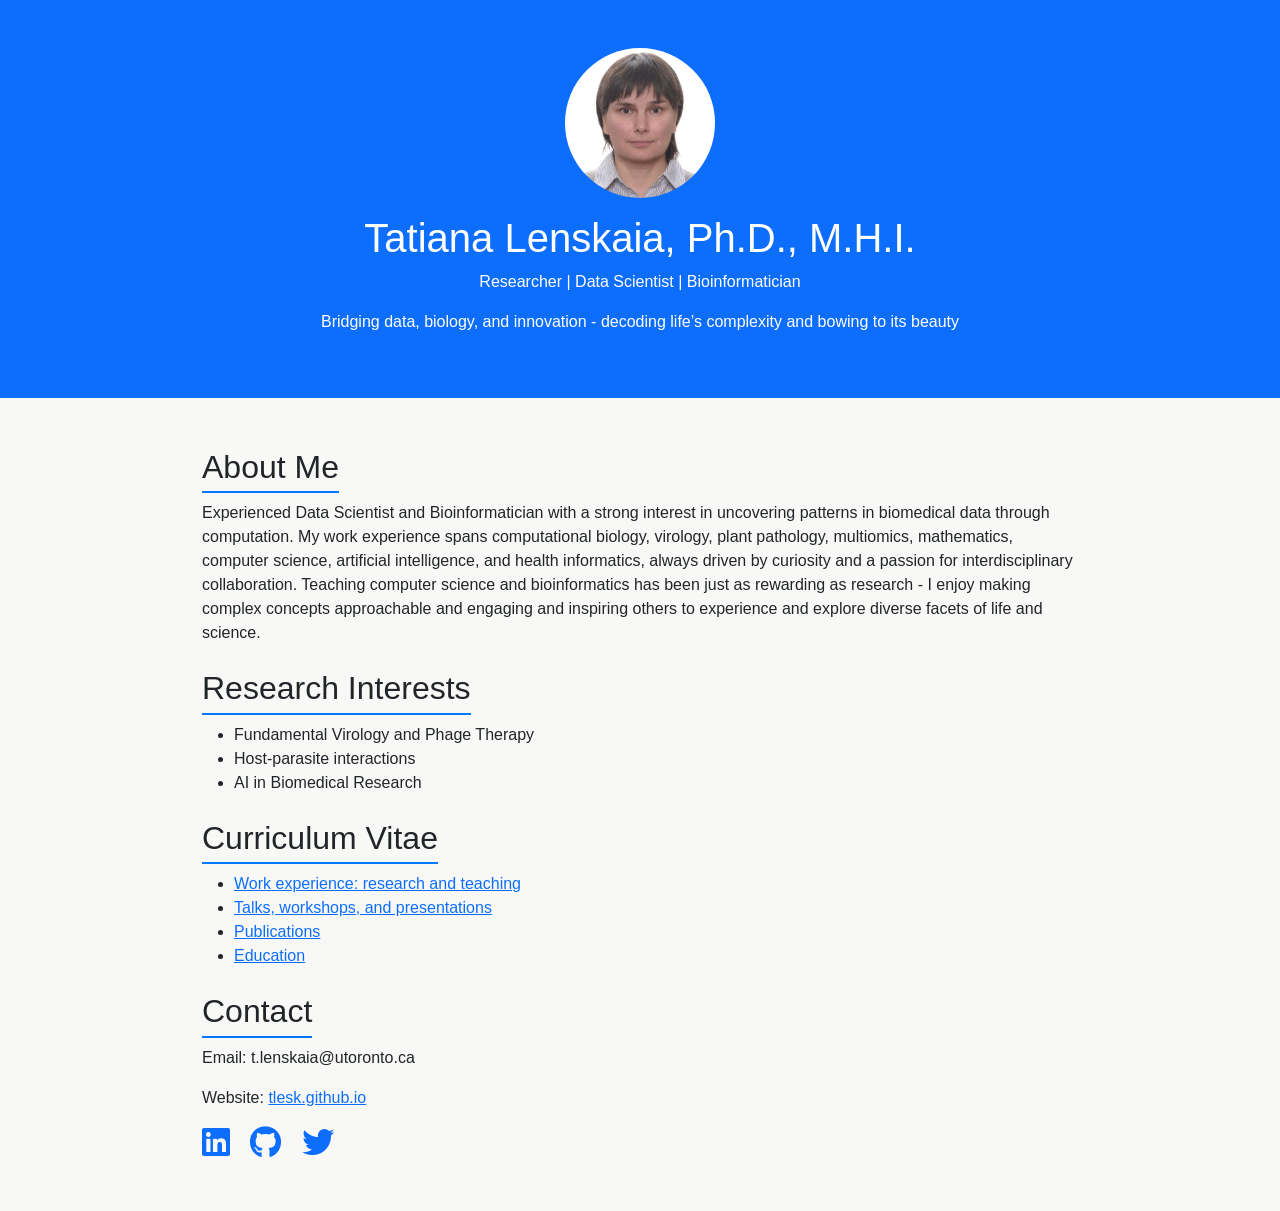
==== index.html @ ed14c7bb "Update index.html" ====
<!DOCTYPE html>
<html lang="en">
<head>
    <meta charset="UTF-8">
    <meta name="viewport" content="width=device-width, initial-scale=1.0">
    <title>Research CV</title>
    <link rel="stylesheet" href="https://cdnjs.cloudflare.com/ajax/libs/bootstrap/5.3.0/css/bootstrap.min.css">
    <link rel="stylesheet" href="https://cdnjs.cloudflare.com/ajax/libs/font-awesome/6.4.2/css/all.min.css">
    <style>
        body {
            font-family: 'Arial', sans-serif;
            background-color: #f8f9f7;
        }
        .container {
            max-width: 900px;
            margin: 50px auto;
        }
        .profile-img {
            width: 150px;
            height: 150px;
            border-radius: 50%;
            object-fit: cover;
        }
        .section-title {
            border-bottom: 2px solid #007bff;
            display: inline-block;
            padding-bottom: 5px;
        }
    </style>
</head>
<body>
    <header class="bg-primary text-white text-center py-5">
        <a href="https://tlensk.github.io/"><img src="tl_image.jpg" alt="Profile Image" class="profile-img"></a>
        <h1 class="mt-3">Tatiana Lenskaia, Ph.D., M.H.I.</h1>
        <p>Researcher | Data Scientist | Bioinformatician</p>
	<p></>
	<p>Bridging data, biology, and innovation - decoding life’s complexity and bowing to its beauty</p>
    </header>
    
    <div class="container">
        <section class="mt-4">
            <h2 class="section-title">About Me</h2>
            <p>Experienced Data Scientist and Bioinformatician with a strong interest in uncovering patterns in biomedical data through computation. My work experience spans computational biology, virology, plant pathology, multiomics, mathematics, computer science,  artificial intelligence, and health informatics, always driven by curiosity and a passion for interdisciplinary collaboration. Teaching computer science and bioinformatics has been just as rewarding as research - I enjoy making complex concepts approachable and engaging and inspiring others to experience and explore diverse facets of  life and science.</p>
        </section>

        <section class="mt-4">
            <h2 class="section-title">Research Interests</h2>
            <ul>
                <li>Fundamental Virology and Phage Therapy</li>
		<li>Host-parasite interactions</li>
		<li>AI in Biomedical Research</li>
            </ul>
        </section>

        <section class="mt-4">
            <h2 class="section-title">Curriculum Vitae</h2>
            <ul>
		<li><a href="https://tlensk.github.io/work.html">Work experience: research and teaching</a></li>
		<li><a href="https://tlensk.github.io/talks.html">Talks, workshops, and presentations</a></li>
                <li><a href="">Publications</a></li>
                <li><a href="https://tlensk.github.io/edu.html">Education</a></li>
            </ul>
        </section>
        
        <section class="mt-4">
            <h2 class="section-title">Contact</h2>
            <p>Email: t.lenskaia@utoronto.ca</p>
            <p>Website: <a href="https://tlensk.github.io/">tlesk.github.io</a></p>
            <p>
                <a href="https://www.linkedin.com/in/tilenskaya/" class="me-3"><i class="fab fa-linkedin fa-2x"></i></a>
                <a href="https://github.com/tlensk" class="me-3"><i class="fab fa-github fa-2x"></i></a>
                <a href="#"><i class="fab fa-twitter fa-2x"></i></a>
            </p>
        </section>
    </div>
</body>
</html>
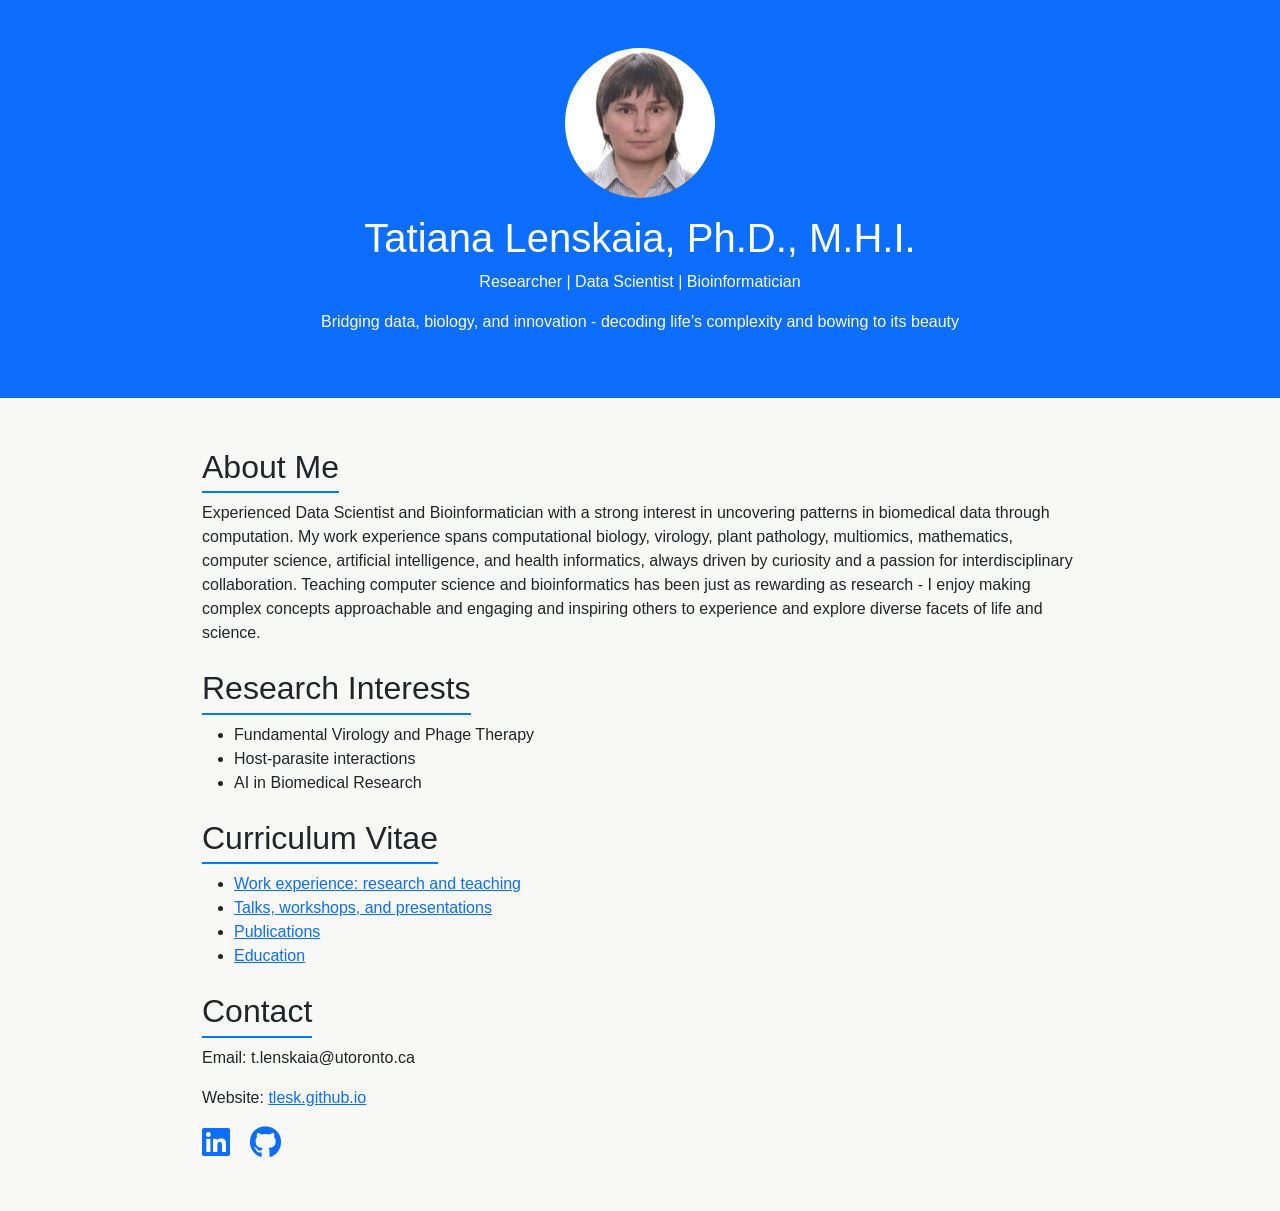
==== commit 06c9cf02: "Update index.html" ====
--- a/index.html
+++ b/index.html
@@ -57,7 +57,7 @@
             <ul>
 		<li><a href="https://tlensk.github.io/work.html">Work experience: research and teaching</a></li>
 		<li><a href="https://tlensk.github.io/talks.html">Talks, workshops, and presentations</a></li>
-                <li><a href="">Publications</a></li>
+                <li><a href="https://tlensk.github.io/pubs.html">Publications</a></li>
                 <li><a href="https://tlensk.github.io/edu.html">Education</a></li>
             </ul>
         </section>
@@ -67,9 +67,9 @@
             <p>Email: t.lenskaia@utoronto.ca</p>
             <p>Website: <a href="https://tlensk.github.io/">tlesk.github.io</a></p>
             <p>
-                <a href="https://www.linkedin.com/in/tilenskaya/" class="me-3"><i class="fab fa-linkedin fa-2x"></i></a>
+                <a href="www.linkedin.com/in/tlensk" class="me-3"><i class="fab fa-linkedin fa-2x"></i></a>
                 <a href="https://github.com/tlensk" class="me-3"><i class="fab fa-github fa-2x"></i></a>
-                <a href="#"><i class="fab fa-twitter fa-2x"></i></a>
+                <!-- <a href="#"><i class="fab fa-twitter fa-2x"></i></a> -->
             </p>
         </section>
     </div>
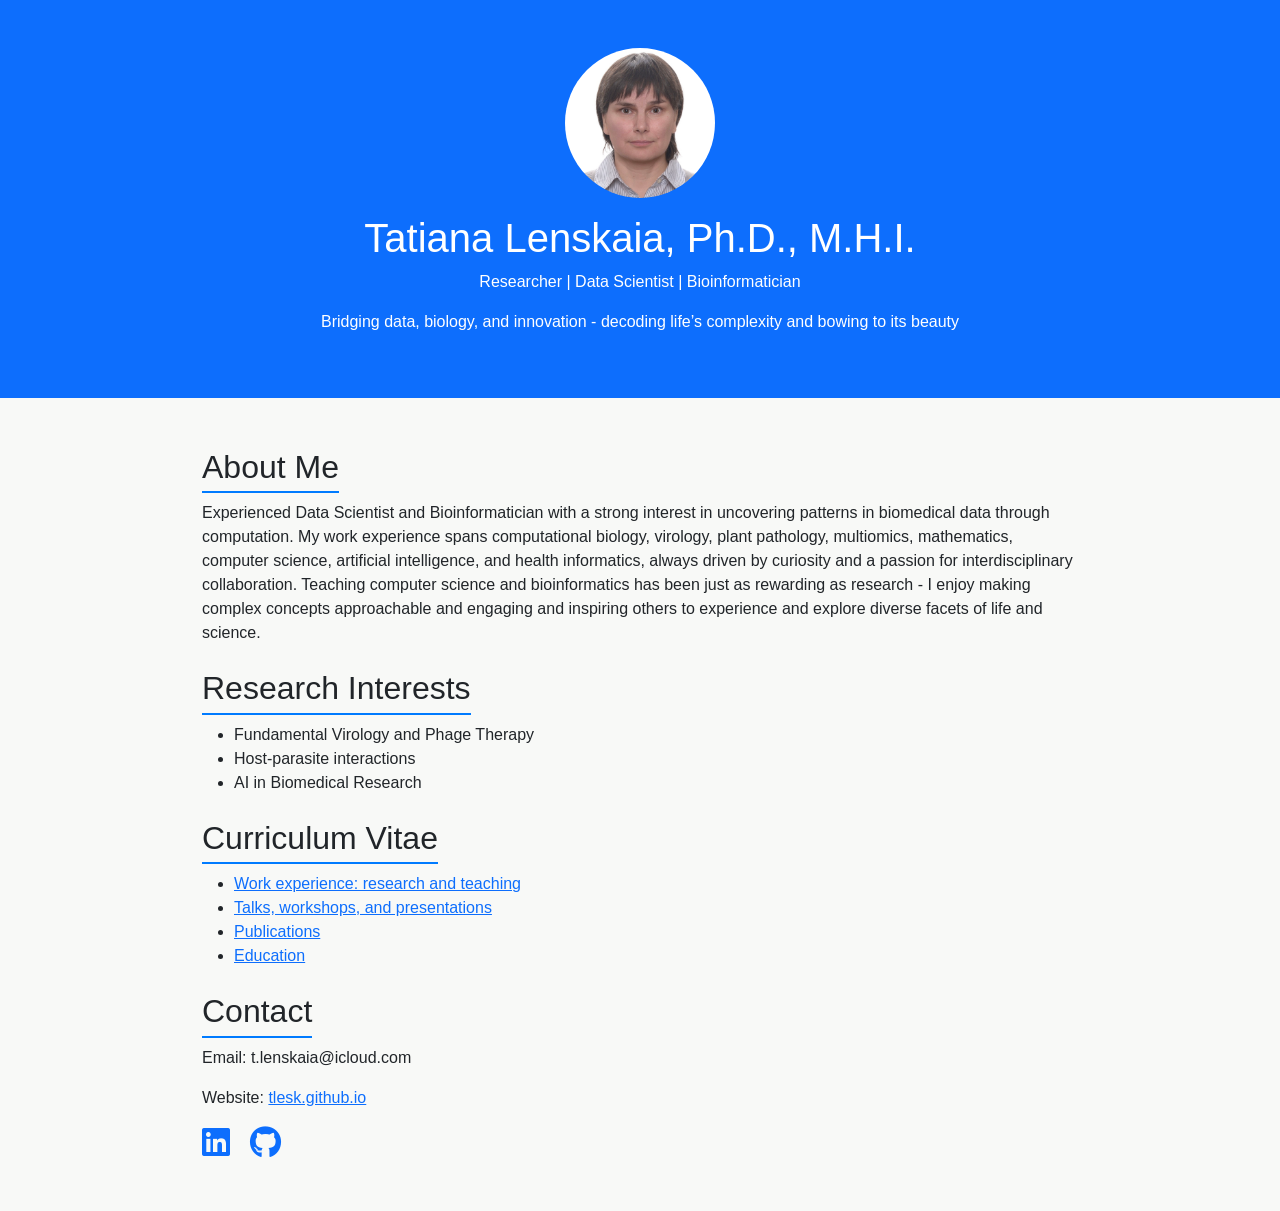
==== commit 7a54cd88: "Update index.html" ====
--- a/index.html
+++ b/index.html
@@ -64,10 +64,10 @@
         
         <section class="mt-4">
             <h2 class="section-title">Contact</h2>
-            <p>Email: t.lenskaia@utoronto.ca</p>
+            <p>Email: t.lenskaia@icloud.com</p>
             <p>Website: <a href="https://tlensk.github.io/">tlesk.github.io</a></p>
             <p>
-                <a href="www.linkedin.com/in/tlensk" class="me-3"><i class="fab fa-linkedin fa-2x"></i></a>
+                <a href="https://www.linkedin.com/in/tlensk/" class="me-3"><i class="fab fa-linkedin fa-2x"></i></a>
                 <a href="https://github.com/tlensk" class="me-3"><i class="fab fa-github fa-2x"></i></a>
                 <!-- <a href="#"><i class="fab fa-twitter fa-2x"></i></a> -->
             </p>
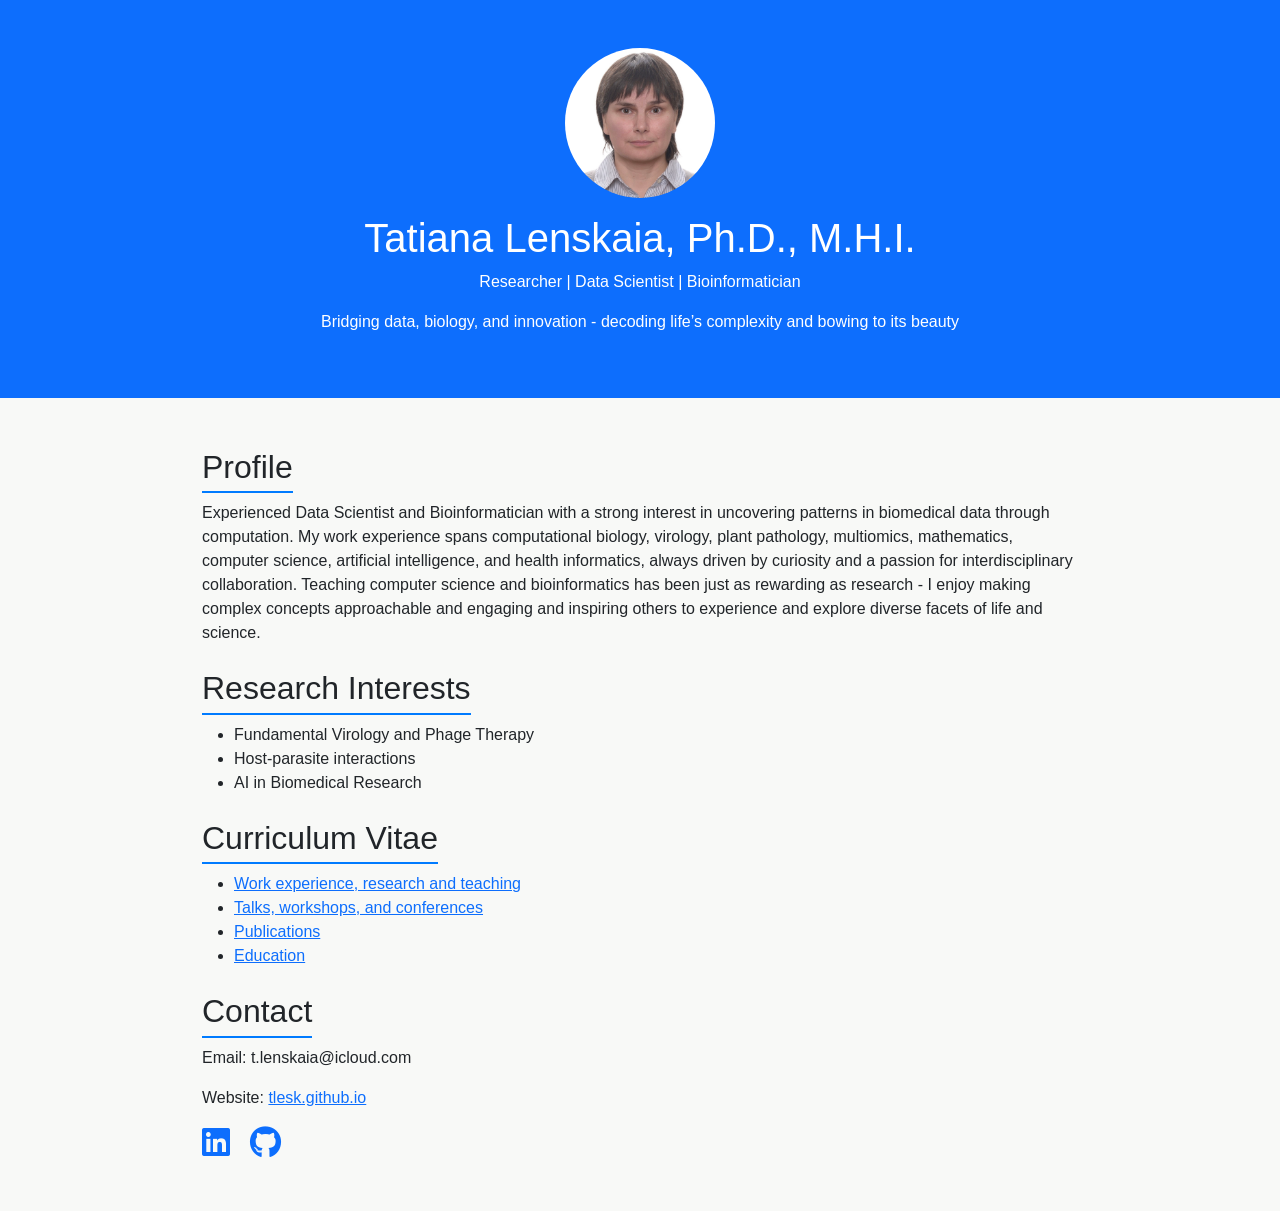
==== commit 6767a5c8: "Update index.html" ====
--- a/index.html
+++ b/index.html
@@ -39,7 +39,7 @@
     
     <div class="container">
         <section class="mt-4">
-            <h2 class="section-title">About Me</h2>
+            <h2 class="section-title">Profile</h2>
             <p>Experienced Data Scientist and Bioinformatician with a strong interest in uncovering patterns in biomedical data through computation. My work experience spans computational biology, virology, plant pathology, multiomics, mathematics, computer science,  artificial intelligence, and health informatics, always driven by curiosity and a passion for interdisciplinary collaboration. Teaching computer science and bioinformatics has been just as rewarding as research - I enjoy making complex concepts approachable and engaging and inspiring others to experience and explore diverse facets of  life and science.</p>
         </section>
 
@@ -55,8 +55,8 @@
         <section class="mt-4">
             <h2 class="section-title">Curriculum Vitae</h2>
             <ul>
-		<li><a href="https://tlensk.github.io/work.html">Work experience: research and teaching</a></li>
-		<li><a href="https://tlensk.github.io/talks.html">Talks, workshops, and presentations</a></li>
+		<li><a href="https://tlensk.github.io/work.html">Work experience, research and teaching</a></li>
+		<li><a href="https://tlensk.github.io/talks.html">Talks, workshops, and conferences</a></li>
                 <li><a href="https://tlensk.github.io/pubs.html">Publications</a></li>
                 <li><a href="https://tlensk.github.io/edu.html">Education</a></li>
             </ul>
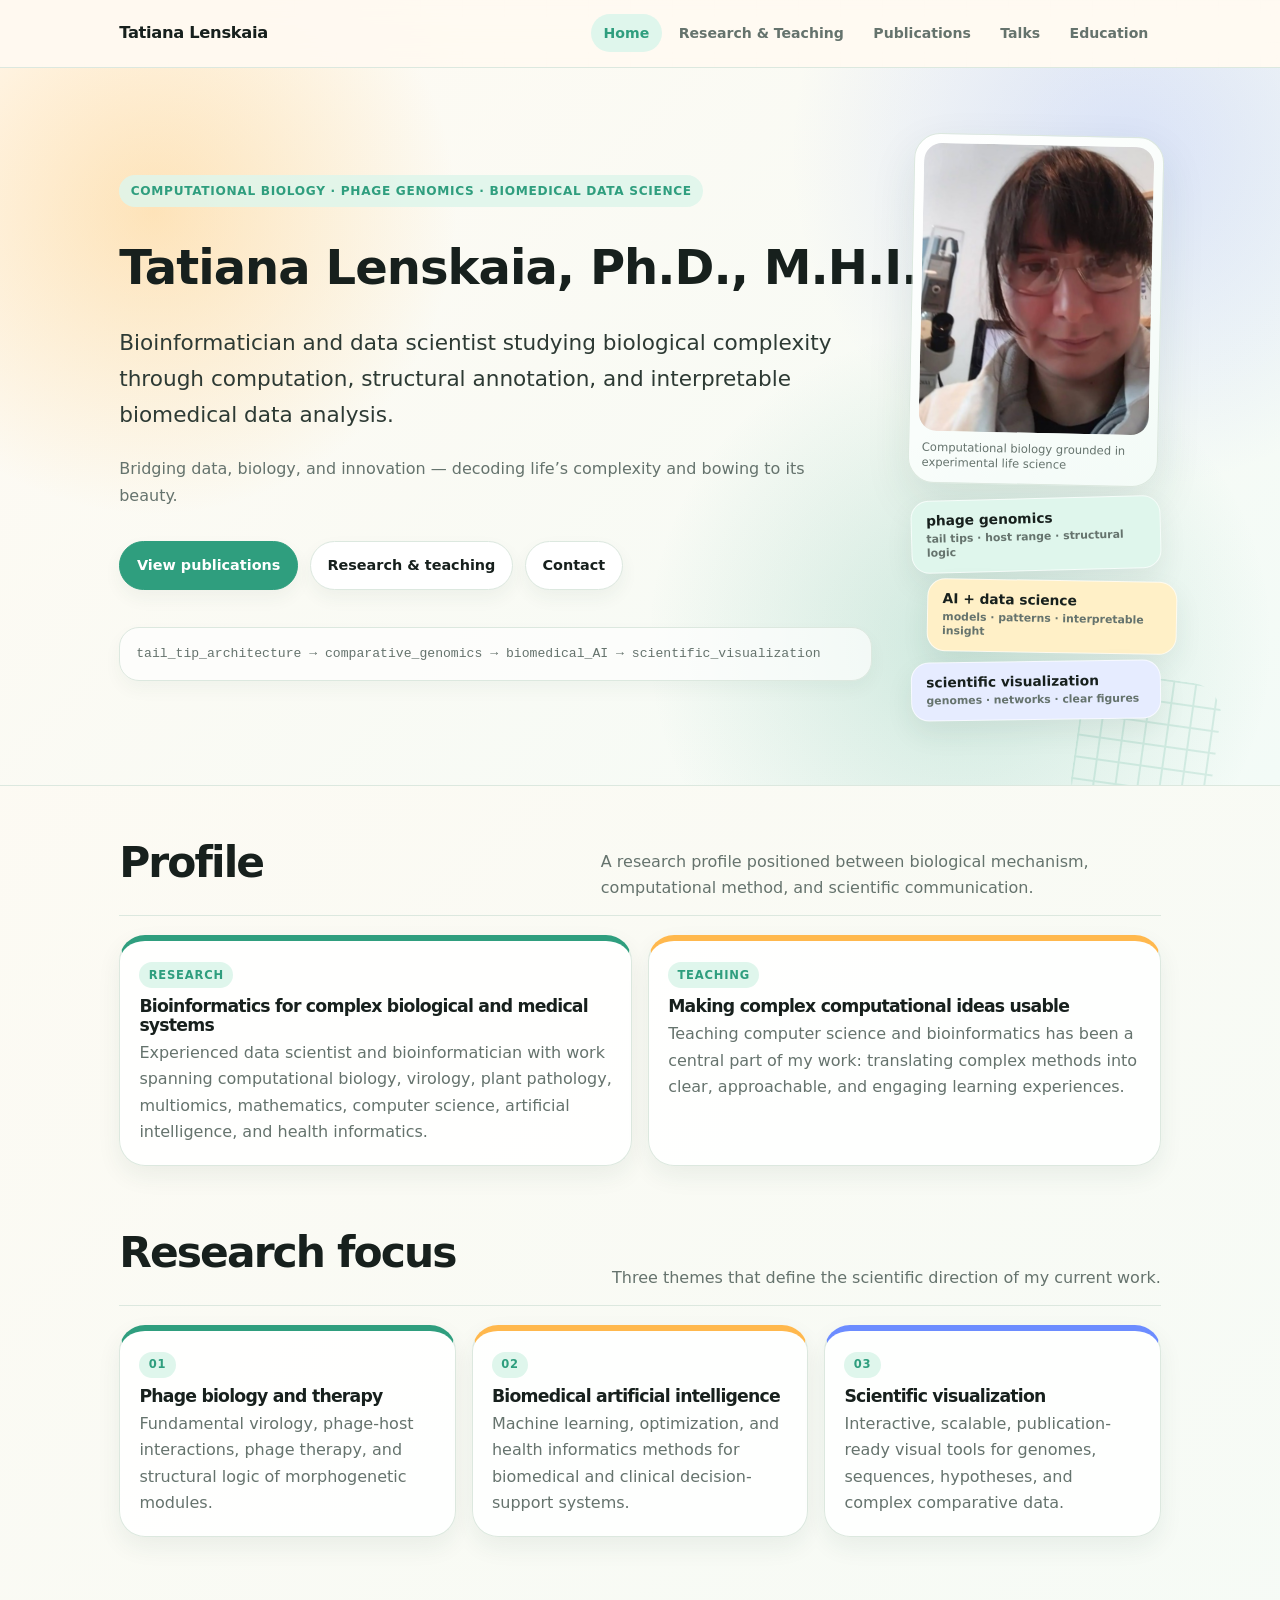
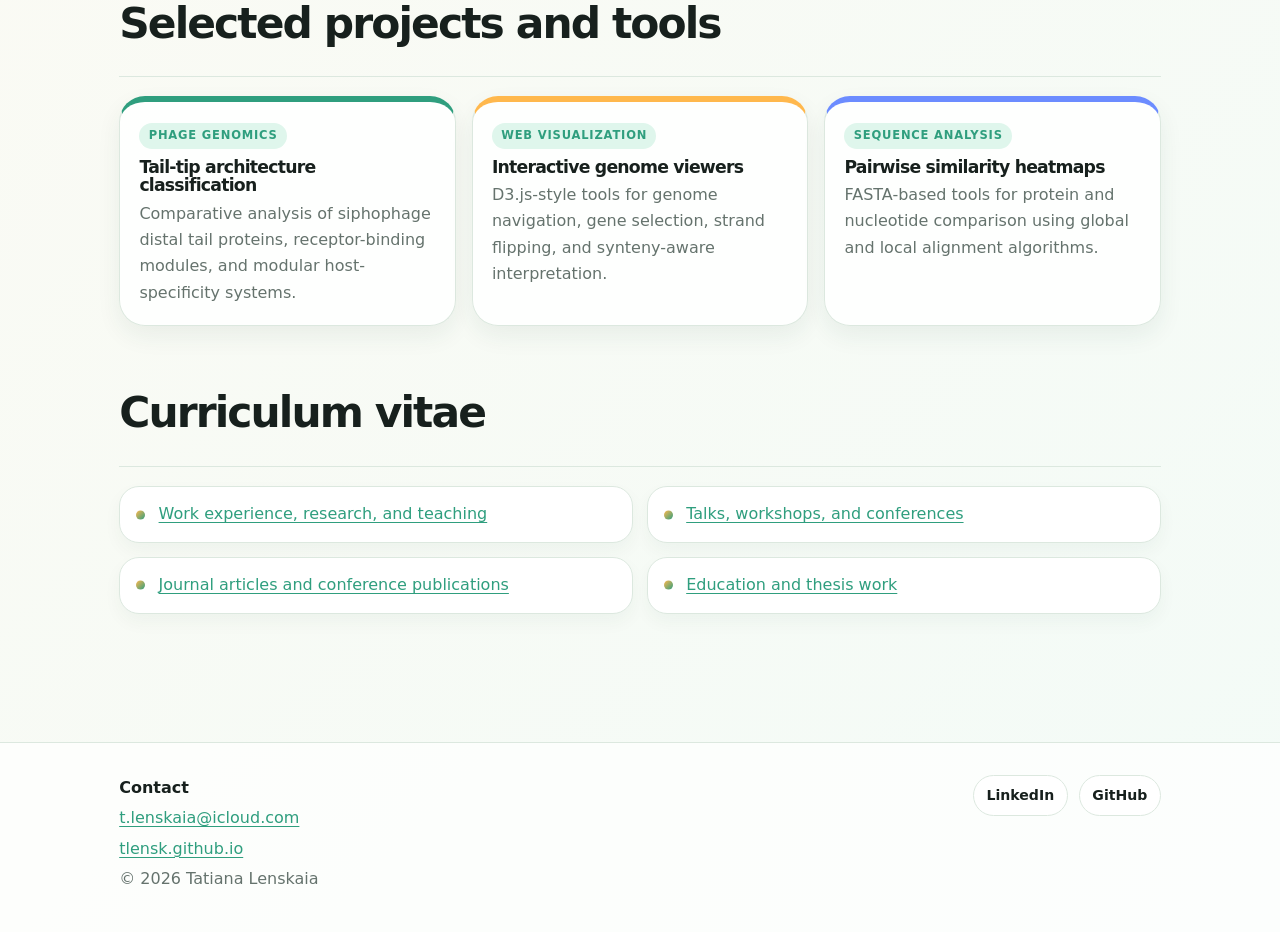
==== commit 77e938f2: "Replace website with new version" ====
--- a/index.html
+++ b/index.html
@@ -1,77 +1,175 @@
 <!DOCTYPE html>
 <html lang="en">
 <head>
-    <meta charset="UTF-8">
-    <meta name="viewport" content="width=device-width, initial-scale=1.0">
-    <title>Research CV</title>
-    <link rel="stylesheet" href="https://cdnjs.cloudflare.com/ajax/libs/bootstrap/5.3.0/css/bootstrap.min.css">
-    <link rel="stylesheet" href="https://cdnjs.cloudflare.com/ajax/libs/font-awesome/6.4.2/css/all.min.css">
-    <style>
-        body {
-            font-family: 'Arial', sans-serif;
-            background-color: #f8f9f7;
-        }
-        .container {
-            max-width: 900px;
-            margin: 50px auto;
-        }
-        .profile-img {
-            width: 150px;
-            height: 150px;
-            border-radius: 50%;
-            object-fit: cover;
-        }
-        .section-title {
-            border-bottom: 2px solid #007bff;
-            display: inline-block;
-            padding-bottom: 5px;
-        }
-    </style>
+  <meta charset="UTF-8">
+  <meta name="viewport" content="width=device-width, initial-scale=1.0">
+  <meta name="description" content="Academic CV and research portfolio of Tatiana Lenskaia, Ph.D., M.H.I., bioinformatician and computational biologist working on phage genomics, biomedical data science, and scientific visualization.">
+  <title>Tatiana Lenskaia | Bioinformatics & Phage Research</title>
+  <link rel="stylesheet" href="assets/css/style.css">
 </head>
 <body>
-    <header class="bg-primary text-white text-center py-5">
-        <a href="https://tlensk.github.io/"><img src="tl_image.jpg" alt="Profile Image" class="profile-img"></a>
-        <h1 class="mt-3">Tatiana Lenskaia, Ph.D., M.H.I.</h1>
-        <p>Researcher | Data Scientist | Bioinformatician</p>
-	<p></>
-	<p>Bridging data, biology, and innovation - decoding life’s complexity and bowing to its beauty</p>
-    </header>
-    
-    <div class="container">
-        <section class="mt-4">
-            <h2 class="section-title">Profile</h2>
-            <p>Experienced Data Scientist and Bioinformatician with a strong interest in uncovering patterns in biomedical data through computation. My work experience spans computational biology, virology, plant pathology, multiomics, mathematics, computer science,  artificial intelligence, and health informatics, always driven by curiosity and a passion for interdisciplinary collaboration. Teaching computer science and bioinformatics has been just as rewarding as research - I enjoy making complex concepts approachable and engaging and inspiring others to experience and explore diverse facets of  life and science.</p>
-        </section>
+  <a class="skip-link" href="#main">Skip to content</a>
+  <nav class="site-nav" aria-label="Main navigation">
+    <div class="nav-inner">
+      <a class="brand" href="index.html">Tatiana Lenskaia</a>
+      <div class="nav-links">
+        <a href="index.html" aria-current="page">Home</a>
+        <a href="work.html">Research & Teaching</a>
+        <a href="pubs.html">Publications</a>
+        <a href="talks.html">Talks</a>
+        <a href="edu.html">Education</a>
+      </div>
+    </div>
+  </nav>
 
-        <section class="mt-4">
-            <h2 class="section-title">Research Interests</h2>
-            <ul>
-                <li>Fundamental Virology and Phage Therapy</li>
-		<li>Host-parasite interactions</li>
-		<li>AI in Biomedical Research</li>
-            </ul>
-        </section>
+  <header class="hero">
+    <div class="hero-inner">
+      <div>
+        <p class="eyebrow">Computational biology · Phage genomics · Biomedical data science</p>
+        <h1>Tatiana Lenskaia, Ph.D., M.H.I.</h1>
+        <p class="lede">Bioinformatician and data scientist studying biological complexity through computation, structural annotation, and interpretable biomedical data analysis.</p>
+        <p class="tagline">Bridging data, biology, and innovation — decoding life’s complexity and bowing to its beauty.</p>
+        <div class="hero-actions" aria-label="Primary links">
+          <a class="button primary" href="pubs.html">View publications</a>
+          <a class="button" href="work.html">Research & teaching</a>
+          <a class="button" href="mailto:t.lenskaia@icloud.com">Contact</a>
+        </div>
+        <div class="code-strip" aria-label="Research focus summary">tail_tip_architecture → comparative_genomics → biomedical_AI → scientific_visualization</div>
+      </div>
+      <div class="hero-visual">
+        <figure class="portrait-card">
+          <img 
+            src="assets/img/tl_lab.png" 
+            alt="Tatiana Lenskaia in a laboratory setting with microscope"
+            class="hero-photo"
+          >
+          <figcaption>
+            Computational biology grounded in experimental life science
+          </figcaption>
+        </figure>
 
-        <section class="mt-4">
-            <h2 class="section-title">Curriculum Vitae</h2>
-            <ul>
-		<li><a href="https://tlensk.github.io/work.html">Work experience, research and teaching</a></li>
-		<li><a href="https://tlensk.github.io/talks.html">Talks, workshops, and conferences</a></li>
-                <li><a href="https://tlensk.github.io/pubs.html">Publications</a></li>
-                <li><a href="https://tlensk.github.io/edu.html">Education</a></li>
-            </ul>
-        </section>
-        
-        <section class="mt-4">
-            <h2 class="section-title">Contact</h2>
-            <p>Email: t.lenskaia@icloud.com</p>
-            <p>Website: <a href="https://tlensk.github.io/">tlesk.github.io</a></p>
-            <p>
-                <a href="https://www.linkedin.com/in/tlensk/" class="me-3"><i class="fab fa-linkedin fa-2x"></i></a>
-                <a href="https://github.com/tlensk" class="me-3"><i class="fab fa-github fa-2x"></i></a>
-                <!-- <a href="#"><i class="fab fa-twitter fa-2x"></i></a> -->
-            </p>
-        </section>
+        <div class="mini-card-stack" aria-hidden="true">
+
+
+          <div class="mini-card card-green">
+            <span class="mini-card-title">phage genomics</span>
+            <span class="mini-card-subtitle">tail tips · host range · structural logic</span>
+          </div>
+
+          <div class="mini-card card-yellow">
+            <span class="mini-card-title">AI + data science</span>
+            <span class="mini-card-subtitle">models · patterns · interpretable insight</span>
+          </div>
+
+          <div class="mini-card card-blue">
+            <span class="mini-card-title">scientific visualization</span>
+            <span class="mini-card-subtitle">genomes · networks · clear figures</span>
+          </div>
+
+
+        </div>
+      </div>
     </div>
+  </header>
+
+  <main id="main">
+    <section class="section" aria-labelledby="profile-title">
+      <div class="section-header">
+        <h2 id="profile-title">Profile</h2>
+        <p>A research profile positioned between biological mechanism, computational method, and scientific communication.</p>
+      </div>
+      <div class="grid two">
+        <article class="card">
+          <span class="kicker">Research</span>
+          <h3>Bioinformatics for complex biological and medical systems</h3>
+          <p>Experienced data scientist and bioinformatician with work spanning computational biology, virology, plant pathology, multiomics, mathematics, computer science, artificial intelligence, and health informatics.</p>
+        </article>
+        <article class="card">
+          <span class="kicker">Teaching</span>
+          <h3>Making complex computational ideas usable</h3>
+          <p>Teaching computer science and bioinformatics has been a central part of my work: translating complex methods into clear, approachable, and engaging learning experiences.</p>
+        </article>
+      </div>
+    </section>
+
+    <section class="section" aria-labelledby="research-title">
+      <div class="section-header">
+        <h2 id="research-title">Research focus</h2>
+        <p>Three themes that define the scientific direction of my current work.</p>
+      </div>
+      <div class="grid three">
+        <article class="card">
+          <span class="kicker">01</span>
+          <h3>Phage biology and therapy</h3>
+          <p>Fundamental virology, phage-host interactions, phage therapy, and structural logic of morphogenetic modules.</p>
+        </article>
+        <article class="card">
+          <span class="kicker">02</span>
+          <h3>Biomedical artificial intelligence</h3>
+          <p>Machine learning, optimization, and health informatics methods for biomedical and clinical decision-support systems.</p>
+        </article>
+        <article class="card">
+          <span class="kicker">03</span>
+          <h3>Scientific visualization</h3>
+          <p>Interactive, scalable, publication-ready visual tools for genomes, sequences, hypotheses, and complex comparative data.</p>
+        </article>
+      </div>
+    </section>
+
+    <section class="section" aria-labelledby="projects-title">
+      <div class="section-header">
+        <h2 id="projects-title">Selected projects and tools</h2>
+        <!--<p>A portfolio layer that makes the CV more useful to scientific collaborators, employers, and consulting clients.</p>-->
+      </div>
+      <div class="grid three">
+        <article class="card">
+          <span class="kicker">Phage genomics</span>
+          <h3>Tail-tip architecture classification</h3>
+          <p>Comparative analysis of siphophage distal tail proteins, receptor-binding modules, and modular host-specificity systems.</p>
+        </article>
+        <article class="card">
+          <span class="kicker">Web visualization</span>
+          <h3>Interactive genome viewers</h3>
+          <p>D3.js-style tools for genome navigation, gene selection, strand flipping, and synteny-aware interpretation.</p>
+        </article>
+        <article class="card">
+          <span class="kicker">Sequence analysis</span>
+          <h3>Pairwise similarity heatmaps</h3>
+          <p>FASTA-based tools for protein and nucleotide comparison using global and local alignment algorithms.</p>
+        </article>
+      </div>
+    </section>
+
+    <section class="section" aria-labelledby="cv-title">
+      <div class="section-header">
+        <h2 id="cv-title">Curriculum vitae</h2>
+        <!--<p>The full CV is divided into focused pages for faster scanning.</p>-->
+      </div>
+      <div class="grid four">
+        <ul class="compact-list">
+          <li><a href="work.html">Work experience, research, and teaching</a></li>
+          <li><a href="talks.html">Talks, workshops, and conferences</a></li>
+          <li><a href="pubs.html">Journal articles and conference publications</a></li>
+          <li><a href="edu.html">Education and thesis work</a></li>
+        </ul>
+      </div>
+    </section>
+  </main>
+
+  <footer class="site-footer">
+    <div class="footer-inner">
+      <div>
+        <strong>Contact</strong>
+        <p><a href="mailto:t.lenskaia@icloud.com">t.lenskaia@icloud.com</a></p>
+        <p><a href="https://tlensk.github.io/">tlensk.github.io</a></p>
+        <p>© <span data-year></span> Tatiana Lenskaia</p>
+      </div>
+      <div class="social-links" aria-label="Social links">
+        <a href="https://www.linkedin.com/in/tlensk/" aria-label="LinkedIn profile">LinkedIn</a>
+        <a href="https://github.com/tlensk" aria-label="GitHub profile">GitHub</a>
+      </div>
+    </div>
+  </footer>
+  <script src="assets/js/main.js"></script>
 </body>
 </html>
--- a/assets/css/style.css
+++ b/assets/css/style.css
@@ -0,0 +1,734 @@
+:root {
+  --bg: #fffaf2;
+  --surface: #ffffff;
+  --surface-soft: #f3fbf7;
+  --ink: #17201d;
+  --muted: #65736d;
+  --line: #dce8df;
+  --line-strong: #b9d3c4;
+  --accent: #2f9e7e;
+  --accent-2: #ffb84d;
+  --accent-3: #6c8cff;
+  --accent-soft: #dff6ec;
+  --accent-warm-soft: #fff0c7;
+  --accent-blue-soft: #e6ecff;
+  --code: #f7efe2;
+  --shadow: 0 18px 45px rgba(33, 66, 51, 0.10);
+  --shadow-soft: 0 10px 24px rgba(33, 66, 51, 0.07);
+  --radius: 26px;
+  --max: 1080px;
+}
+
+* { box-sizing: border-box; }
+
+html { scroll-behavior: smooth; }
+
+body {
+  margin: 0;
+  font-family: Inter, ui-sans-serif, system-ui, -apple-system, BlinkMacSystemFont, "Segoe UI", sans-serif;
+  color: var(--ink);
+  background:
+    radial-gradient(circle at 10% 10%, rgba(255, 184, 77, 0.16), transparent 24rem),
+    radial-gradient(circle at 92% 16%, rgba(108, 140, 255, 0.12), transparent 22rem),
+    linear-gradient(135deg, var(--bg) 0%, var(--surface-soft) 100%);
+  line-height: 1.65;
+}
+
+body::before {
+  content: "";
+  position: fixed;
+  inset: 0;
+  pointer-events: none;
+  background:
+    linear-gradient(90deg, rgba(47, 158, 126, 0.055) 1px, transparent 1px),
+    linear-gradient(rgba(47, 158, 126, 0.045) 1px, transparent 1px);
+  background-size: 42px 42px;
+  mask-image: linear-gradient(to bottom, rgba(0,0,0,0.55), transparent 72%);
+  z-index: -1;
+}
+
+a {
+  color: var(--accent);
+  text-decoration-thickness: 1px;
+  text-underline-offset: 0.18em;
+}
+
+a:hover { color: #24775f; }
+
+img { max-width: 100%; }
+
+.skip-link {
+  position: absolute;
+  left: -999px;
+  top: 0;
+  background: var(--ink);
+  color: white;
+  padding: 0.7rem 1rem;
+  z-index: 100;
+}
+
+.skip-link:focus { left: 1rem; top: 1rem; }
+
+.site-nav {
+  position: sticky;
+  top: 0;
+  z-index: 10;
+  border-bottom: 1px solid var(--line);
+  background: rgba(255, 250, 242, 0.86);
+  backdrop-filter: blur(14px);
+}
+
+.nav-inner {
+  max-width: var(--max);
+  margin: 0 auto;
+  padding: 0.9rem 1.2rem;
+  display: flex;
+  gap: 1rem;
+  justify-content: space-between;
+  align-items: center;
+}
+
+.brand {
+  color: var(--ink);
+  font-size: 1.02rem;
+  font-weight: 850;
+  letter-spacing: -0.02em;
+  text-decoration: none;
+  white-space: nowrap;
+}
+/*
+.brand::before {
+  content: "";
+  display: inline-block;
+  width: 0.72rem;
+  height: 0.72rem;
+  margin-right: 0.48rem;
+  border-radius: 50%;
+  background: linear-gradient(135deg, var(--accent), var(--accent-3));
+  box-shadow: 0 0 0 5px rgba(47, 158, 126, 0.12);
+}
+*/
+.nav-links {
+  display: flex;
+  flex-wrap: wrap;
+  justify-content: flex-end;
+  gap: 0.28rem;
+}
+
+.nav-links a {
+  color: var(--muted);
+  padding: 0.46rem 0.78rem;
+  border-radius: 999px;
+  text-decoration: none;
+  font-size: 0.88rem;
+  font-weight: 700;
+}
+
+.nav-links a:hover,
+.nav-links a[aria-current="page"] {
+  color: var(--accent);
+  background: var(--accent-soft);
+}
+
+.hero,
+.page-hero {
+  position: relative;
+  overflow: hidden;
+  border-bottom: 1px solid var(--line);
+  background:
+    radial-gradient(circle at 12% 20%, rgba(255, 184, 77, 0.35), transparent 24%),
+    radial-gradient(circle at 88% 12%, rgba(108, 140, 255, 0.22), transparent 26%),
+    radial-gradient(circle at 75% 80%, rgba(47, 158, 126, 0.20), transparent 28%),
+    linear-gradient(135deg, #fffaf2 0%, #f3fbf7 100%);
+}
+
+.hero::after,
+.page-hero::after {
+  content: "";
+  position: absolute;
+  right: 5%;
+  bottom: -32px;
+  width: 140px;
+  height: 140px;
+  background:
+    linear-gradient(90deg, var(--accent) 2px, transparent 2px),
+    linear-gradient(var(--accent) 2px, transparent 2px);
+  background-size: 22px 22px;
+  opacity: 0.14;
+  border-radius: 32px;
+  transform: rotate(8deg);
+}
+
+.hero-inner,
+.page-hero-inner,
+main,
+.footer-inner {
+  max-width: var(--max);
+  margin: 0 auto;
+  padding-left: 1.2rem;
+  padding-right: 1.2rem;
+}
+
+.hero-inner {
+  min-height: 58vh;
+  padding-top: 4.2rem;
+  padding-bottom: 4rem;
+  display: grid;
+  grid-template-columns: minmax(0, 1.8fr) minmax(200px, 0.4fr);
+  gap: 2rem;
+  align-items: center;
+  position: relative;
+  z-index: 1;
+}
+
+.page-hero-inner {
+  padding-top: 4.6rem;
+  padding-bottom: 3.4rem;
+  position: relative;
+  z-index: 1;
+}
+
+.eyebrow,
+.kicker-pill {
+  display: inline-flex;
+  align-items: center;
+  gap: 0.4rem;
+  margin: 0 0 1rem;
+  color: var(--accent);
+  background: rgba(223, 246, 236, 0.86);
+  padding: 0.38rem 0.72rem;
+  border-radius: 999px;
+  font-size: 0.76rem;
+  font-weight: 850;
+  letter-spacing: 0.055em;
+  text-transform: uppercase;
+}
+
+h1,
+h2,
+h3 {
+  line-height: 1.08;
+  margin-top: 0;
+  letter-spacing: -0.045em;
+}
+
+h1 {
+  font-weight: 850;
+  font-size: clamp(3rem, 7vw, 6.4rem);
+  margin-bottom: 1rem;
+}
+
+/* Homepage title. This targets <header class="hero">, not only .page-hero. */
+.hero h1 {
+  font-size: 3rem;
+  line-height: 1.85;
+  letter-spacing: -0.02em;
+  white-space: nowrap;
+  margin-bottom: 0.85rem;
+}
+
+/* Inner-page titles can remain larger than the homepage name. */
+.page-hero h1 {
+  font-size: clamp(2.2rem, 4.5vw, 3.6rem);
+  line-height: 1.05;
+  letter-spacing: -0.035em;
+  margin-bottom: 0.85rem;
+}
+
+h2 {
+  font-weight: 820;
+  font-size: clamp(1.7rem, 4vw, 2.65rem);
+  margin-bottom: 1rem;
+}
+
+h3 {
+  font-size: 1.08rem;
+  margin-bottom: 0.35rem;
+}
+
+.lede {
+  max-width: 780px;
+  font-size: clamp(1.1rem, 2vw, 1.35rem);
+  color: #2d3a34;
+  margin: 0 0 1.5rem;
+}
+
+.tagline {
+  max-width: 720px;
+  color: var(--muted);
+  margin: 0;
+}
+
+
+
+.hero-actions {
+  display: flex;
+  flex-wrap: wrap;
+  gap: 0.72rem;
+  margin-top: 2rem;
+}
+
+.hero-visual {
+  position: relative;
+  display: grid;
+  gap: 1rem;
+  align-items: start;
+  justify-items: center;
+}
+
+.portrait-card {
+  margin: 0;
+  background: linear-gradient(135deg, #ffffff, #f3fbf7);
+  border: 1px solid var(--line);
+  border-radius: 26px;
+  padding: 0.55rem;
+  box-shadow: var(--shadow);
+  transform: rotate(1.2deg);
+}
+
+.hero-photo {
+  display: block;
+  width: 100%;
+  max-width: 260px;
+  aspect-ratio: 4 / 5;
+  object-fit: cover;
+  object-position: 58% 42%;
+  border-radius: 18px;
+}
+
+.portrait-card figcaption {
+  margin: 0.6rem 0.25rem 0.2rem;
+  color: var(--muted);
+  font-size: 0.72rem;
+  line-height: 1.3;
+  max-width: 250px;
+}
+
+.mini-card-stack {
+  display: grid;
+  gap: 0.55rem;
+  margin-top: -0.2rem;
+  width: min(100%, 260px);
+}
+
+.mini-card {
+  display: grid;
+  gap: 0.18rem;
+  padding: 0.78rem 0.9rem;
+  border-radius: 18px;
+  box-shadow: 0 12px 28px rgba(33, 66, 51, 0.08);
+  border: 1px solid rgba(255, 255, 255, 0.7);
+}
+
+.mini-card-title {
+  display: block;
+  color: var(--ink);
+  font-size: 0.86rem;
+  font-weight: 850;
+  line-height: 1.15;
+}
+
+.mini-card-subtitle {
+  display: block;
+  color: var(--muted);
+  font-size: 0.68rem;
+  font-weight: 650;
+  line-height: 1.25;
+}
+
+
+.card-green {
+  background: #dff6ec;
+  transform: rotate(-1.5deg);
+}
+
+.card-yellow {
+  background: #fff0c7;
+  transform: translateX(16px) rotate(1deg);
+}
+
+.card-blue {
+  background: #e6ecff;
+  transform: rotate(-0.8deg);
+}
+
+.button {
+  display: inline-flex;
+  align-items: center;
+  justify-content: center;
+  gap: 0.35rem;
+  min-height: 2.8rem;
+  padding: 0.72rem 1.05rem;
+  border: 1px solid var(--line);
+  border-radius: 999px;
+  color: var(--ink);
+  background: var(--surface);
+  text-decoration: none;
+  font-weight: 800;
+  font-size: 0.9rem;
+  box-shadow: 0 8px 18px rgba(33, 66, 51, 0.055);
+  transition: transform 160ms ease, box-shadow 160ms ease, background 160ms ease;
+}
+
+.button.primary {
+  background: var(--accent);
+  color: white;
+  border-color: var(--accent);
+}
+
+.button:hover {
+  transform: translateY(-2px);
+  box-shadow: var(--shadow-soft);
+}
+
+:focus-visible {
+  outline: 3px solid rgba(47, 158, 126, 0.42);
+  outline-offset: 3px;
+}
+
+@media (prefers-reduced-motion: reduce) {
+  html { scroll-behavior: auto; }
+
+  *,
+  *::before,
+  *::after {
+    transition-duration: 0.01ms !important;
+    animation-duration: 0.01ms !important;
+    animation-iteration-count: 1 !important;
+  }
+}
+
+main {
+  padding-top: 3.4rem;
+  padding-bottom: 4rem;
+}
+
+.section { margin-bottom: 4rem; }
+
+.section-header {
+  display: flex;
+  justify-content: space-between;
+  gap: 1.2rem;
+  align-items: end;
+  margin-bottom: 1.2rem;
+  border-bottom: 1px solid var(--line);
+  padding-bottom: 0.85rem;
+}
+
+.section-header p {
+  max-width: 560px;
+  margin: 0;
+  color: var(--muted);
+}
+
+.grid { display: grid; gap: 1rem; }
+.grid.three { grid-template-columns: repeat(3, minmax(0, 1fr)); }
+.grid.two { grid-template-columns: repeat(2, minmax(0, 1fr)); }
+.grid.four { grid-template-columns: 1fr; }
+
+.card,
+.cv-item,
+.publication,
+.talk-item {
+  background: rgba(255, 255, 255, 0.86);
+  border: 1px solid var(--line);
+  border-radius: var(--radius);
+  padding: 1.2rem;
+  box-shadow: var(--shadow-soft);
+}
+
+.card:nth-child(3n + 1) { border-top: 6px solid var(--accent); }
+.card:nth-child(3n + 2) { border-top: 6px solid var(--accent-2); }
+.card:nth-child(3n + 3) { border-top: 6px solid var(--accent-3); }
+
+.card p,
+.cv-item p,
+.publication p,
+.talk-item p {
+  margin: 0.35rem 0 0;
+  color: var(--muted);
+}
+
+.card .kicker,
+.cv-item .date,
+.publication .meta,
+.talk-item .meta {
+  display: inline-flex;
+  width: fit-content;
+  margin-bottom: 0.55rem;
+  color: var(--accent);
+  background: var(--accent-soft);
+  border-radius: 999px;
+  padding: 0.22rem 0.58rem;
+  font-size: 0.72rem;
+  font-weight: 850;
+  letter-spacing: 0.07em;
+  text-transform: uppercase;
+}
+
+.compact-list {
+  list-style: none;
+  padding: 0;
+  margin: 0;
+  display: grid;
+  grid-template-columns: repeat(2, minmax(0, 1fr));
+  gap: 0.85rem;
+}
+
+.compact-list li {
+  position: relative;
+  background: var(--surface);
+  border: 1px solid var(--line);
+  border-radius: 20px;
+  padding: 0.9rem 1rem 0.9rem 2.4rem;
+  box-shadow: 0 8px 18px rgba(33, 66, 51, 0.045);
+}
+
+.compact-list li::before {
+  content: "";
+  position: absolute;
+  left: 1rem;
+  top: 50%;
+  transform: translateY(-50%);
+  width: 0.56rem;
+  height: 0.56rem;
+  border-radius: 50%;
+  background: linear-gradient(135deg, var(--accent-2), var(--accent));
+}
+
+.timeline {
+  list-style: none;
+  padding: 0;
+  margin: 0;
+  display: grid;
+  gap: 1rem;
+}
+
+.timeline li {
+  display: grid;
+  grid-template-columns: 150px minmax(0, 1fr);
+  gap: 1rem;
+  align-items: center;
+}
+
+.timeline .date {
+  color: var(--accent);
+  font-weight: 850;
+  font-size: 1rem;
+}
+
+.timeline .body {
+  background: rgba(255, 255, 255, 0.84);
+  border: 1px solid var(--line);
+  border-left: 6px solid var(--accent);
+  border-radius: 18px;
+  padding: 0.85rem 1rem;
+  box-shadow: 0 8px 18px rgba(33, 66, 51, 0.045);
+}
+
+.timeline p {
+  margin: 0.25rem 0 0;
+  color: var(--muted);
+}
+
+.publication-list,
+.talk-list {
+  list-style: none;
+  padding: 0;
+  margin: 0;
+  display: grid;
+  gap: 0.9rem;
+}
+
+.publication strong,
+.talk-item strong { display: block; }
+
+.links {
+  display: flex;
+  flex-wrap: wrap;
+  gap: 0.45rem;
+  margin-top: 0.7rem;
+}
+
+.links a {
+  display: inline-flex;
+  border: 1px solid var(--line);
+  background: #fffaf2;
+  border-radius: 999px;
+  padding: 0.25rem 0.62rem;
+  font-size: 0.82rem;
+  font-weight: 750;
+  text-decoration: none;
+}
+
+.code-strip {
+  margin-top: 2.3rem;
+  padding: 0.95rem 1rem;
+  border: 1px solid var(--line);
+  border-radius: 20px;
+  background: rgba(255, 255, 255, 0.68);
+  color: var(--muted);
+  font-family: "SFMono-Regular", Consolas, "Liberation Mono", monospace;
+  font-size: 0.82rem;
+  overflow-x: auto;
+  box-shadow: 0 8px 18px rgba(33, 66, 51, 0.045);
+}
+
+.site-footer {
+  border-top: 1px solid var(--line);
+  background: rgba(255, 255, 255, 0.70);
+}
+
+.footer-inner {
+  padding-top: 2rem;
+  padding-bottom: 2.2rem;
+  display: grid;
+  grid-template-columns: minmax(0, 1fr) auto;
+  gap: 2rem;
+  align-items: start;
+}
+
+.footer-inner p {
+  margin: 0.25rem 0;
+  color: var(--muted);
+}
+
+.social-links {
+  display: flex;
+  gap: 0.7rem;
+  flex-wrap: wrap;
+}
+
+.social-links a {
+  border: 1px solid var(--line);
+  border-radius: 999px;
+  padding: 0.48rem 0.78rem;
+  background: var(--surface);
+  text-decoration: none;
+  color: var(--ink);
+  font-weight: 800;
+  font-size: 0.88rem;
+}
+
+.timeline.spaced { margin-top: 1rem; }
+
+@media (max-width: 820px) {
+  .hero-inner {
+    min-height: auto;
+    grid-template-columns: 1fr;
+    gap: 2rem;
+    padding-top: 3.5rem;
+    padding-bottom: 3.5rem;
+  }
+
+  .hero-visual {
+    max-width: 300px;
+    margin-top: 1.5rem;
+  }
+
+  .grid.three,
+  .grid.two,
+  .compact-list {
+    grid-template-columns: 1fr;
+  }
+
+  .timeline li {
+    grid-template-columns: 1fr;
+    gap: 0.25rem;
+  }
+
+  .nav-inner,
+  .footer-inner {
+    align-items: flex-start;
+    flex-direction: column;
+  }
+
+  .footer-inner { display: block; }
+}
+
+@media (max-width: 760px) {
+  .hero h1 {
+    font-size: clamp(1.7rem, 8vw, 2.4rem);
+    white-space: normal;
+  }
+
+  .page-hero h1 {
+    font-size: clamp(2rem, 9vw, 3rem);
+  }
+
+  .portrait-card {
+    max-width: 260px;
+    transform: rotate(0.6deg);
+  }
+
+  .hero-photo {
+    max-width: 100%;
+  }
+
+  .mini-card-stack {
+    max-width: 260px;
+  }
+
+  .card-yellow {
+    transform: rotate(1deg);
+  }
+}
+
+@media (max-width: 560px) {
+  .nav-inner { padding: 0.8rem; }
+  .nav-links { justify-content: flex-start; }
+
+  .nav-links a {
+    font-size: 0.8rem;
+    padding: 0.34rem 0.52rem;
+  }
+
+  .hero-inner,
+  .page-hero-inner,
+  main,
+  .footer-inner {
+    padding-left: 1rem;
+    padding-right: 1rem;
+  }
+}
+
+
+/* --- Hero size tuning controls --- */
+
+.hero-inner {
+  grid-template-columns: minmax(0, 1fr) 250px;
+  gap: 2.4rem;
+}
+
+.hero-visual {
+  width: 250px;
+  max-width: none;
+  justify-self: end;
+}
+
+.portrait-card,
+.hero-photo,
+.mini-card-stack {
+  width: 100%;
+}
+
+.hero-photo {
+  max-width: none;
+}
+
+.portrait-card figcaption {
+  max-width: none;
+}
+
+/* Mobile/tablet protection */
+@media (max-width: 820px) {
+  .hero-inner {
+    grid-template-columns: 1fr;
+  }
+
+  .hero-visual {
+    width: min(100%, 300px);
+    max-width: 300px;
+    justify-self: center;
+  }
+}
